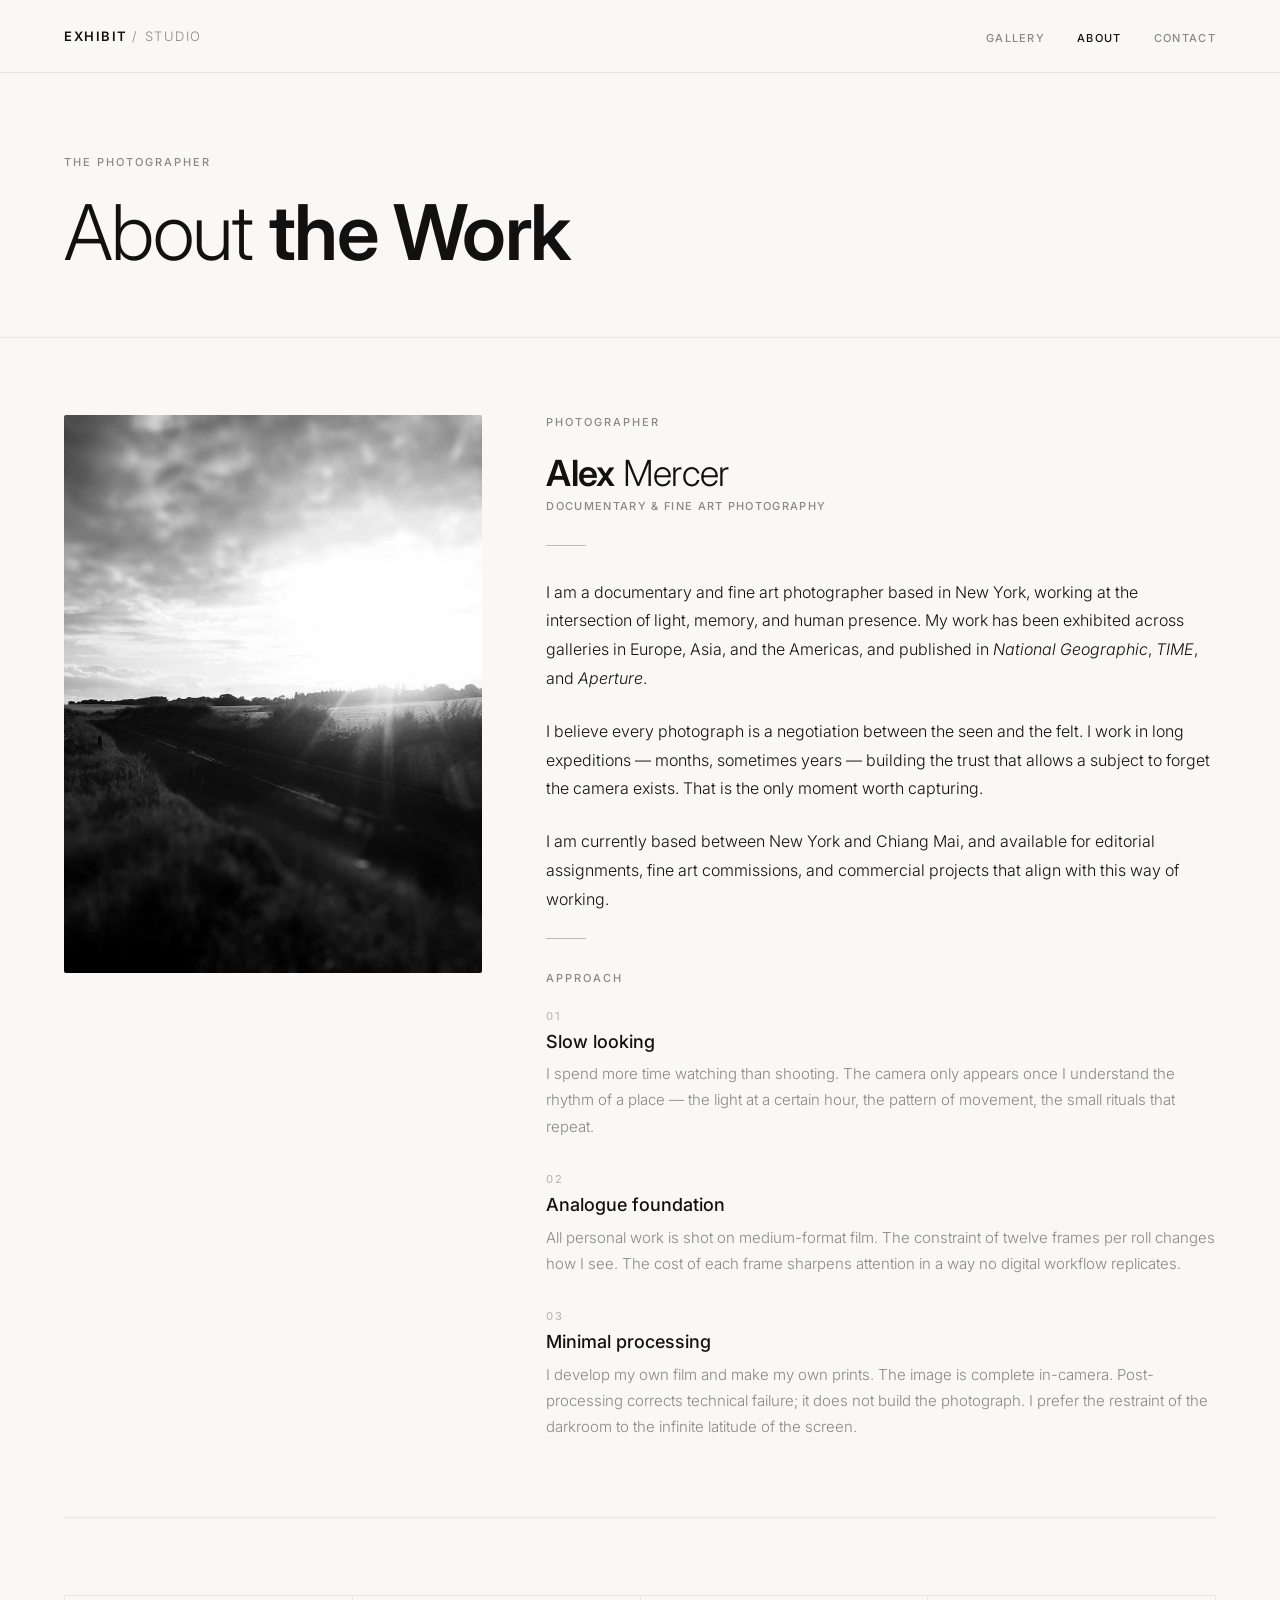
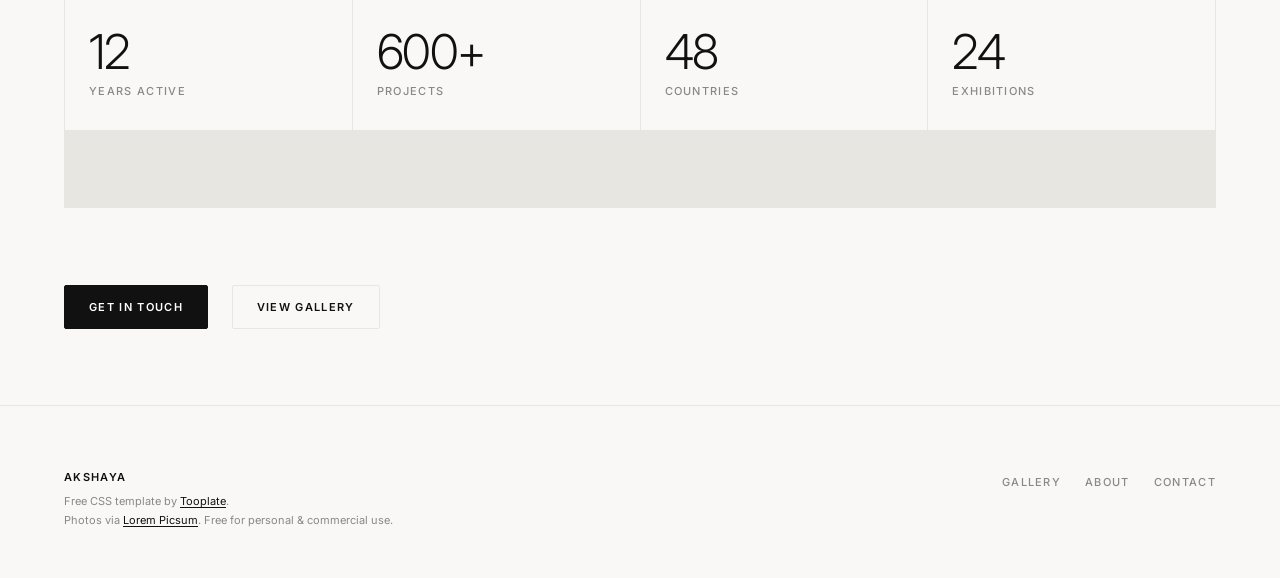
==== about.html @ 29344c99 "first web" ====
<!DOCTYPE html>
<html lang="en">
<head>
  <meta charset="UTF-8" />
  <meta name="viewport" content="width=device-width, initial-scale=1.0" />
  <title>About — Akshaya</title>
  <meta name="description" content="About the photographer — ." />

  <!--
Tooplate 2160 Akshaya
https://www.tooplate.com/view/2160-exhibit-studio
Free HTML CSS Template
-->

  <link rel="preconnect" href="https://fonts.googleapis.com" />
  <link rel="preconnect" href="https://fonts.gstatic.com" crossorigin />
  <link href="https://fonts.googleapis.com/css2?family=Inter:wght@300;400;500;600&display=swap" rel="stylesheet" />
  <link rel="stylesheet" href="tooplate-exhibit-style.css" />
</head>
<body>

  <!-- ═══════════════════════════════════════════════════════════════
       NAVIGATION
       ═══════════════════════════════════════════════════════════════ -->
  <nav class="site-nav" role="navigation" aria-label="Main">

    <div class="nav__bar">
      <!-- ↓ EDIT: Your studio / brand name -->
      <a href="index.html" class="nav__wordmark">Exhibit <span>/ Studio</span></a>

      <ul class="nav__links">
        <li><a href="index.html">Gallery</a></li>
        <li><a href="about.html" class="nav__link--active">About</a></li>
        <li><a href="contact.html">Contact</a></li>
      </ul>

      <button
        class="nav__hamburger"
        id="js-hamburger"
        aria-label="Open menu"
        aria-expanded="false"
        aria-controls="js-mobile-menu"
      >
        <span class="nav__hamburger-line"></span>
        <span class="nav__hamburger-line"></span>
        <span class="nav__hamburger-line"></span>
      </button>
    </div>

    <ul class="nav__mobile-menu" id="js-mobile-menu" aria-hidden="true">
      <li><a href="index.html">Gallery</a></li>
      <li><a href="about.html" class="nav__link--active">About</a></li>
      <li><a href="contact.html">Contact</a></li>
    </ul>

  </nav>


  <!-- ═══════════════════════════════════════════════════════════════
       HERO
       ═══════════════════════════════════════════════════════════════ -->
  <header class="page-hero">
    <p class="page-hero__tag">The Photographer</p>
    <!-- ↓ EDIT: Your name or studio tagline -->
    <h1 class="page-hero__title">About <strong>the Work</strong></h1>
  </header>


  <!-- ═══════════════════════════════════════════════════════════════
       ABOUT CONTENT
       ═══════════════════════════════════════════════════════════════ -->
  <main class="about-body">

    <!-- ── Portrait + Bio ──────────────────────────────────────── -->
    <div class="about-intro">

      <div class="about-portrait">
        <!-- ↓ EDIT: Replace with your portrait photo -->
        <img
          src="images/tooplate-about-image.jpg"
          width="600"
          height="800"
          alt="Portrait of the photographer"
          class="about-portrait__img"
          loading="eager"
        />
      </div>

      <div class="about-bio">
        <p class="about-bio__label">Photographer</p>

        <!-- ↓ EDIT: Your full name -->
        <h2 class="about-bio__name"><strong>Alex</strong> Mercer</h2>
        <!-- ↓ EDIT: Your title or specialty -->
        <p class="about-bio__title">Documentary &amp; Fine Art Photography</p>

        <div class="about-bio__divider" aria-hidden="true"></div>

        <!-- ↓ EDIT: Your bio paragraphs (2–3 is ideal) -->
        <p class="about-bio__text">
          I am a documentary and fine art photographer based in New York, working at the
          intersection of light, memory, and human presence. My work has been exhibited
          across galleries in Europe, Asia, and the Americas, and published in
          <em>National Geographic</em>, <em>TIME</em>, and <em>Aperture</em>.
        </p>
        <p class="about-bio__text">
          I believe every photograph is a negotiation between the seen and the felt.
          I work in long expeditions — months, sometimes years — building the trust
          that allows a subject to forget the camera exists. That is the only moment
          worth capturing.
        </p>
        <p class="about-bio__text">
          I am currently based between New York and Chiang Mai, and available for
          editorial assignments, fine art commissions, and commercial projects
          that align with this way of working.
        </p>

        <!-- ── Approach ──────────────────────────────────────────── -->
        <div class="about-bio__divider" aria-hidden="true"></div>
        <p class="about-bio__label">Approach</p>

        <div class="about-approach__items">

          <!-- ↓ EDIT: Your working philosophy — 3 points is ideal -->
          <div class="about-approach__item">
            <div class="about-approach__item-number">01</div>
            <h3 class="about-approach__item-title">Slow looking</h3>
            <p class="about-approach__item-text">
              I spend more time watching than shooting. The camera only appears once
              I understand the rhythm of a place — the light at a certain hour,
              the pattern of movement, the small rituals that repeat.
            </p>
          </div>

          <div class="about-approach__item">
            <div class="about-approach__item-number">02</div>
            <h3 class="about-approach__item-title">Analogue foundation</h3>
            <p class="about-approach__item-text">
              All personal work is shot on medium-format film. The constraint of
              twelve frames per roll changes how I see. The cost of each frame
              sharpens attention in a way no digital workflow replicates.
            </p>
          </div>

          <div class="about-approach__item">
            <div class="about-approach__item-number">03</div>
            <h3 class="about-approach__item-title">Minimal processing</h3>
            <p class="about-approach__item-text">
              I develop my own film and make my own prints. The image is complete
              in-camera. Post-processing corrects technical failure; it does not
              build the photograph. I prefer the restraint of the darkroom
              to the infinite latitude of the screen.
            </p>
          </div>

        </div>

      </div>

    </div><!-- /about-intro -->


    <!-- ── Stats ────────────────────────────────────────────────── -->
    <div class="about-stats">

      <!-- ↓ EDIT: Update your career stats -->
      <div class="about-stat">
        <div class="about-stat__number">12</div>
        <div class="about-stat__label">Years active</div>
      </div>

      <div class="about-stat">
        <div class="about-stat__number">600+</div>
        <div class="about-stat__label">Projects</div>
      </div>

      <div class="about-stat">
        <div class="about-stat__number">48</div>
        <div class="about-stat__label">Countries</div>
      </div>

      <div class="about-stat">
        <div class="about-stat__number">24</div>
        <div class="about-stat__label">Exhibitions</div>
      </div>

    </div><!-- /about-stats -->


    <!-- ── CTA ──────────────────────────────────────────────────── -->
    <div class="about-cta">
      <!-- ↓ EDIT: Link to your gallery and contact page -->
      <a href="contact.html" class="btn btn--primary">Get in touch</a>
      <a href="index.html"   class="btn btn--ghost">View gallery</a>
    </div>

  </main>


  <!-- ═══════════════════════════════════════════════════════════════
       FOOTER
       ═══════════════════════════════════════════════════════════════ -->
  <footer class="site-footer">
    <div>
      <!-- ↓ EDIT: Your studio name -->
      <p class="footer__brand">Akshaya</p>
      <p class="footer__credit">
        Free CSS template by <a href="https://www.tooplate.com/view/2160-exhibit-studio" target="_blank" rel="nofollow">Tooplate</a>.<br>
        Photos via <a href="https://picsum.photos" target="_blank" rel="noopener">Lorem Picsum</a>. Free for personal &amp; commercial use.
      </p>
    </div>
    <ul class="footer__nav">
      <li><a href="index.html">Gallery</a></li>
      <li><a href="about.html">About</a></li>
      <li><a href="contact.html">Contact</a></li>
    </ul>
  </footer>

  <!-- ═══════════════════════════════════════════════════════════════
       JAVASCRIPT — Hamburger menu only
       ═══════════════════════════════════════════════════════════════ -->
  <script src="tooplate-exhibit-script.js"></script>

</body>
</html>
---- tooplate-exhibit-style.css ----
/*
Tooplate 2160 Akshaya
https://www.tooplate.com/view/2160-exhibit-studio
Free HTML CSS Template
*/

/* ═══════════════════════════════════════════════════════════════
       DESIGN TOKENS — Edit these to restyle the entire template
       ═══════════════════════════════════════════════════════════════ */
    :root {

      /* ── Palette ─────────────────────────────────────────────── */
      --color-page-background:    #f9f8f6;   /* Off-white canvas                */
      --color-surface:            #ffffff;   /* Card / panel backgrounds        */
      --color-text-primary:       #111111;   /* Headlines, nav links            */
      --color-text-secondary:     #888888;   /* Sub-labels, meta info           */
      --color-text-tertiary:      #bbbbbb;   /* Dividers, faint labels          */
      --color-accent:             #111111;   /* Hover underlines, active states */
      --color-border-subtle:      #e8e6e1;   /* Hairline borders                */

      /* ── Caption Overlay ─────────────────────────────────────── */
      --color-caption-background: rgba(0, 0, 0, 0.72);  /* Semi-transparent bar */
      --color-caption-text:       #ffffff;
      --color-caption-meta:       rgba(255, 255, 255, 0.60);

      /* ── Lightbox (Lightroom Mode) ───────────────────────────── */
      --color-lightbox-backdrop:  rgba(8, 8, 8, 0.97);
      --color-lightbox-ui:        rgba(255, 255, 255, 0.85);
      --color-lightbox-ui-hover:  #ffffff;
      --color-lightbox-meta:      rgba(255, 255, 255, 0.50);

      /* ── Typography ──────────────────────────────────────────── */
      --font-family:              'Inter', -apple-system, BlinkMacSystemFont, sans-serif;
      --font-size-wordmark:       0.8125rem;  /* NAV logo text             */
      --font-size-label:          0.6875rem;  /* Tags, meta, small labels  */
      --font-size-caption-title:  0.8125rem;  /* Overlay photo title       */
      --font-size-caption-meta:   0.6875rem;  /* Overlay photographer meta */
      --font-size-hero-title:     clamp(2.25rem, 6vw, 5rem);
      --font-size-hero-sub:       clamp(0.75rem, 1.5vw, 0.875rem);
      --font-size-footer:         0.6875rem;
      --letter-spacing-wide:      0.12em;
      --letter-spacing-wider:     0.18em;

      /* ── Page Spacing ────────────────────────────────────────── */
      --space-page-x:             clamp(1.5rem, 5vw, 6rem);  /* Left/right margin  */
      --space-page-top:           2rem;
      --space-nav-height:         4.5rem;
      --space-hero-top:           clamp(3rem, 6vw, 6rem);
      --space-hero-bottom:        clamp(2.5rem, 5vw, 5rem);
      --space-section-gap:        clamp(1rem, 2vw, 1.5rem);
      --space-footer-top:         clamp(3rem, 5vw, 5rem);

      /* ── Masonry Grid ────────────────────────────────────────── */
      --grid-column-gap:          clamp(0.625rem, 1.25vw, 1.125rem); /* Gap between columns */
      --grid-item-margin-bottom:  clamp(0.625rem, 1.25vw, 1.125rem); /* Gap between rows    */
      --grid-columns-wide:        4;   /* ≥1400px */
      --grid-columns-desktop:     3;   /* ≥900px  */
      --grid-columns-tablet:      2;   /* ≥560px  */
      --grid-columns-mobile:      1;   /* <560px  */
      --grid-border-radius:       2px;

      /* ── Transitions ─────────────────────────────────────────── */
      --transition-caption:       transform 0.38s cubic-bezier(0.4, 0, 0.2, 1),
                                  opacity  0.38s cubic-bezier(0.4, 0, 0.2, 1);
      --transition-image-scale:   transform 0.55s cubic-bezier(0.25, 0.46, 0.45, 0.94);
      --transition-lightbox:      opacity 0.28s ease;
      --transition-lightbox-img:  opacity 0.22s ease, transform 0.28s cubic-bezier(0.4, 0, 0.2, 1);

      /* ── Contact Form Colors ──────────────────────────────────── */
      --color-input-bg:           #ffffff;
      --color-input-border:       #d8d5cf;
      --color-input-focus:        #111111;
      --color-success-bg:         #f0faf4;
      --color-success-text:       #1a7a45;
      --color-success-border:     #b6e8cb;
      --color-error-text:         #c0392b;

    }

    /* ═══════════════════════════════════════════════════════════════
       RESET & BASE
       ═══════════════════════════════════════════════════════════════ */
    *, *::before, *::after { box-sizing: border-box; margin: 0; padding: 0; }

    html {
      font-family:          var(--font-family);
      font-size:            16px;
      background-color:     var(--color-page-background);
      color:                var(--color-text-primary);
      -webkit-font-smoothing: antialiased;
      text-rendering:       optimizeLegibility;
      scroll-behavior:      smooth;
    }

    body { min-height: 100vh; }

    img { display: block; width: 100%; height: auto; }

    a { color: inherit; text-decoration: none; }

    /* ═══════════════════════════════════════════════════════════════
       NAVIGATION
       ═══════════════════════════════════════════════════════════════ */
    .site-nav {
      position:         sticky;
      top:              0;
      z-index:          200;
      background-color: var(--color-page-background);
      border-bottom:    1px solid var(--color-border-subtle);
    }

    /* ── Top bar (wordmark + hamburger / desktop links) ────────── */
    .nav__bar {
      display:          flex;
      align-items:      center;
      justify-content:  space-between;
      height:           var(--space-nav-height);
      padding:          0 var(--space-page-x);
    }

    .nav__wordmark {
      font-size:      var(--font-size-wordmark);
      font-weight:    600;
      letter-spacing: var(--letter-spacing-wide);
      text-transform: uppercase;
      color:          var(--color-text-primary);
    }

    .nav__wordmark span {
      font-weight:    300;
      color:          var(--color-text-secondary);
    }

    /* ── Desktop links (hidden on mobile) ───────────────────────── */
    .nav__links {
      display:        flex;
      align-items:    center;
      gap:            2rem;
      list-style:     none;
    }

    .nav__links a {
      font-size:      var(--font-size-label);
      font-weight:    500;
      letter-spacing: var(--letter-spacing-wide);
      text-transform: uppercase;
      color:          var(--color-text-secondary);
      transition:     color 0.2s ease;
    }

    .nav__links a:hover { color: var(--color-text-primary); }

    .nav__links .nav__link--active { color: var(--color-text-primary); }

    /* ── Hamburger button (hidden on desktop) ───────────────────── */
    .nav__hamburger {
      display:          none;
      flex-direction:   column;
      justify-content:  center;
      align-items:      center;
      gap:              5px;
      width:            2.5rem;
      height:           2.5rem;
      background:       transparent;
      border:           none;
      cursor:           pointer;
      padding:          0.25rem;
      border-radius:    4px;
      -webkit-tap-highlight-color: transparent;
    }

    .nav__hamburger-line {
      display:          block;
      width:            22px;
      height:           1.5px;
      background:       var(--color-text-primary);
      border-radius:    2px;
      transition:       transform 0.3s ease, opacity 0.3s ease, width 0.3s ease;
      transform-origin: center;
    }

    /* Animate to X when open */
    .nav__hamburger[aria-expanded="true"] .nav__hamburger-line:nth-child(1) {
      transform: translateY(6.5px) rotate(45deg);
    }
    .nav__hamburger[aria-expanded="true"] .nav__hamburger-line:nth-child(2) {
      opacity:  0;
      width:    0;
    }
    .nav__hamburger[aria-expanded="true"] .nav__hamburger-line:nth-child(3) {
      transform: translateY(-6.5px) rotate(-45deg);
    }

    /* ── Mobile drawer ──────────────────────────────────────────── */
    .nav__mobile-menu {
      display:          none;           /* JS toggles .is-open */
      flex-direction:   column;
      padding:          0 var(--space-page-x) 1.5rem;
      border-top:       1px solid var(--color-border-subtle);
      background-color: var(--color-page-background);

      /* Slide-down animation */
      overflow:         hidden;
      max-height:       0;
      opacity:          0;
      transition:       max-height 0.35s cubic-bezier(0.4, 0, 0.2, 1),
                        opacity    0.25s ease,
                        padding    0.35s ease;
    }

    .nav__mobile-menu.is-open {
      max-height:       20rem;
      opacity:          1;
      padding-top:      1.25rem;
    }

    .nav__mobile-menu li {
      list-style: none;
      border-bottom: 1px solid var(--color-border-subtle);
    }

    .nav__mobile-menu li:last-child { border-bottom: none; }

    .nav__mobile-menu a {
      display:          block;
      padding:          0.9rem 0;
      font-size:        0.8125rem;
      font-weight:      500;
      letter-spacing:   var(--letter-spacing-wide);
      text-transform:   uppercase;
      color:            var(--color-text-secondary);
      transition:       color 0.2s ease;
    }

    .nav__mobile-menu a:hover,
    .nav__mobile-menu .nav__link--active { color: var(--color-text-primary); }

    /* ── Responsive switch ──────────────────────────────────────── */
    @media (max-width: 680px) {
      .nav__links     { display: none; }
      .nav__hamburger { display: flex; }
      .nav__mobile-menu { display: flex; }
    }

    /* ═══════════════════════════════════════════════════════════════
       HERO HEADER
       ═══════════════════════════════════════════════════════════════ */
    .site-hero {
      padding:         var(--space-hero-top) var(--space-page-x) var(--space-hero-bottom);
      border-bottom:   1px solid var(--color-border-subtle);
    }

    .hero__tag {
      display:         inline-block;
      font-size:       var(--font-size-label);
      font-weight:     500;
      letter-spacing:  var(--letter-spacing-wider);
      text-transform:  uppercase;
      color:           var(--color-text-secondary);
      margin-bottom:   1.5rem;
    }

    .hero__title {
      font-size:       var(--font-size-hero-title);
      font-weight:     300;
      line-height:     1.05;
      letter-spacing:  -0.02em;
      max-width:       14ch;
      margin-bottom:   1.75rem;
    }

    .hero__title strong { font-weight: 600; }

    .hero__meta {
      display:         flex;
      align-items:     center;
      gap:             1.5rem;
    }

    .hero__count {
      font-size:       var(--font-size-hero-sub);
      font-weight:     400;
      letter-spacing:  var(--letter-spacing-wide);
      color:           var(--color-text-secondary);
    }

    .hero__rule {
      flex:            1;
      max-width:       4rem;
      height:          1px;
      background:      var(--color-text-tertiary);
    }

    .hero__desc {
      font-size:       var(--font-size-hero-sub);
      color:           var(--color-text-secondary);
      max-width:       48ch;
      line-height:     1.6;
    }

    /* ═══════════════════════════════════════════════════════════════
       FILTER BAR  (optional — remove this section if not needed)
       ═══════════════════════════════════════════════════════════════ */

    /* ═══════════════════════════════════════════════════════════════
       FILTER BAR  (optional — remove this section if not needed)
       ═══════════════════════════════════════════════════════════════ */
    .gallery-filter-wrap {
      border-bottom: 1px solid var(--color-border-subtle);
    }

    .gallery-filter {
      display:         flex;
      align-items:     center;
      flex-wrap:       wrap;       /* All buttons visible — no hidden scroll */
      gap:             0.375rem;
      padding:         0.75rem var(--space-page-x);
    }

    .filter__btn {
      /* 44px minimum tap target height for touch usability */
      min-height:      2.75rem;
      padding:         0 1rem;
      font-family:     var(--font-family);
      font-size:       var(--font-size-label);
      font-weight:     500;
      letter-spacing:  var(--letter-spacing-wide);
      text-transform:  uppercase;
      color:           var(--color-text-secondary);
      background:      transparent;
      border:          1px solid transparent;
      border-radius:   999px;
      cursor:          pointer;
      transition:      all 0.2s ease;
      -webkit-tap-highlight-color: transparent;
      white-space:     nowrap;     /* Each label stays on one line */
    }

    .filter__btn:hover {
      color:           var(--color-text-primary);
      border-color:    var(--color-border-subtle);
    }

    .filter__btn.is-active {
      color:           var(--color-surface);
      background:      var(--color-text-primary);
      border-color:    var(--color-text-primary);
    }

    /* On touch devices: always show caption (no hover state exists) */
    @media (hover: none) {
      .gallery__caption {
        transform:   translateY(0);
        opacity:     1;
      }
    }

    /* ═══════════════════════════════════════════════════════════════
       MASONRY GALLERY  ← THE GRID
       CSS Columns masonry — no JavaScript required for the layout.
       ═══════════════════════════════════════════════════════════════ */
    .gallery {
      padding:         var(--space-section-gap) var(--space-page-x);

      /* CSS Columns masonry */
      column-count:    var(--grid-columns-desktop);
      column-gap:      var(--grid-column-gap);
    }

    /* ── Responsive column counts ─────────────────────────────── */
    @media (min-width: 1400px) {
      .gallery { column-count: var(--grid-columns-wide); }
    }

    @media (max-width: 900px) {
      .gallery { column-count: var(--grid-columns-tablet); }
    }

    @media (max-width: 560px) {
      .gallery { column-count: var(--grid-columns-mobile); }
    }

    /* ── Gallery Item ─────────────────────────────────────────── */
    .gallery__item {
      position:        relative;
      display:         block;          /* Prevents column-break artifacts */
      break-inside:    avoid;          /* Prevents images from splitting   */
      margin-bottom:   var(--grid-item-margin-bottom);
      border-radius:   var(--grid-border-radius);
      overflow:        hidden;
      cursor:          pointer;
      background:      var(--color-border-subtle);  /* Placeholder while image loads */
    }

    /* ── Image zoom on hover ──────────────────────────────────── */
    .gallery__image {
      width:           100%;
      height:          auto;
      display:         block;
      transition:      var(--transition-image-scale);
      will-change:     transform;
    }

    .gallery__item:hover .gallery__image {
      transform:       scale(1.035);
    }

    /* ── Caption Overlay ──────────────────────────────────────── */
    .gallery__caption {
      position:        absolute;
      bottom:          0;
      left:            0;
      right:           0;
      padding:         var(--space-section-gap) 1rem 0.875rem;

      /* Gradient for legibility even without the bar background */
      background:      linear-gradient(
                         to top,
                         var(--color-caption-background) 0%,
                         rgba(0,0,0,0) 100%
                       );

      /* ── Hidden by default; slides up on hover ── */
      transform:       translateY(100%);
      opacity:         0;
      transition:      var(--transition-caption);
    }

    .gallery__item:hover .gallery__caption {
      transform:       translateY(0);
      opacity:         1;
    }

    .gallery__caption-title {
      display:         block;
      font-size:       var(--font-size-caption-title);
      font-weight:     500;
      color:           var(--color-caption-text);
      margin-bottom:   0.25rem;
      white-space:     nowrap;
      overflow:        hidden;
      text-overflow:   ellipsis;
    }

    .gallery__caption-meta {
      display:         block;
      font-size:       var(--font-size-caption-meta);
      font-weight:     400;
      letter-spacing:  var(--letter-spacing-wide);
      color:           var(--color-caption-meta);
      text-transform:  uppercase;
    }

    /* ── Lightbox indicator icon ──────────────────────────────── */
    .gallery__expand-icon {
      position:        absolute;
      top:             0.75rem;
      right:           0.75rem;
      width:           1.75rem;
      height:          1.75rem;
      display:         flex;
      align-items:     center;
      justify-content: center;
      background:      rgba(0, 0, 0, 0.45);
      border-radius:   50%;
      opacity:         0;
      transition:      opacity 0.25s ease;
    }

    .gallery__expand-icon svg {
      width:  12px;
      height: 12px;
      stroke: #fff;
      fill:   none;
    }

    .gallery__item:hover .gallery__expand-icon { opacity: 1; }

    /* ═══════════════════════════════════════════════════════════════
       LIGHTBOX  —  "Lightroom Mode"
       Opened via JS when any gallery image is clicked.
       ═══════════════════════════════════════════════════════════════ */
    .lightbox {
      position:        fixed;
      inset:           0;
      z-index:         1000;
      display:         flex;
      flex-direction:  column;
      background:      var(--color-lightbox-backdrop);

      /* Hidden state */
      opacity:         0;
      pointer-events:  none;
      transition:      var(--transition-lightbox);
    }

    .lightbox.is-open {
      opacity:         1;
      pointer-events:  all;
    }

    /* ── Lightbox top bar ─────────────────────────────────────── */
    .lightbox__bar {
      display:         flex;
      align-items:     center;
      justify-content: space-between;
      padding:         1rem 1.5rem;
      flex-shrink:     0;
    }

    .lightbox__counter {
      font-size:       var(--font-size-label);
      font-weight:     400;
      letter-spacing:  var(--letter-spacing-wide);
      color:           var(--color-lightbox-meta);
    }

    .lightbox__close {
      width:           2.25rem;
      height:          2.25rem;
      display:         flex;
      align-items:     center;
      justify-content: center;
      background:      transparent;
      border:          none;
      border-radius:   50%;
      color:           var(--color-lightbox-ui);
      cursor:          pointer;
      transition:      background 0.2s ease, color 0.2s ease;
    }

    .lightbox__close:hover {
      background:      rgba(255,255,255,0.1);
      color:           var(--color-lightbox-ui-hover);
    }

    .lightbox__close svg {
      width:  18px;
      height: 18px;
      stroke: currentColor;
      fill:   none;
      stroke-width: 1.5;
    }

    /* ── Lightbox stage (image area) ──────────────────────────── */
    .lightbox__stage {
      flex:            1;
      display:         flex;
      align-items:     center;
      justify-content: center;
      position:        relative;
      padding:         0 5rem;
      overflow:        hidden;
    }

    @media (max-width: 560px) {
      .lightbox__stage { padding: 0 3rem; }
    }

    .lightbox__image {
      max-width:       100%;
      max-height:      100%;
      object-fit:      contain;
      border-radius:   1px;
      box-shadow:      0 30px 80px rgba(0,0,0,0.6);

      /* Transition when swapping images */
      opacity:         1;
      transform:       scale(1);
      transition:      var(--transition-lightbox-img);
    }

    .lightbox__image.is-loading {
      opacity:         0;
      transform:       scale(0.97);
    }

    /* ── Lightbox navigation arrows ───────────────────────────── */
    .lightbox__nav {
      position:        absolute;
      top:             50%;
      transform:       translateY(-50%);
      width:           3rem;
      height:          3rem;
      display:         flex;
      align-items:     center;
      justify-content: center;
      background:      rgba(255,255,255,0.08);
      border:          1px solid rgba(255,255,255,0.12);
      border-radius:   50%;
      color:           var(--color-lightbox-ui);
      cursor:          pointer;
      transition:      background 0.2s ease, color 0.2s ease;
    }

    .lightbox__nav:hover {
      background:      rgba(255,255,255,0.18);
      color:           var(--color-lightbox-ui-hover);
    }

    .lightbox__nav svg {
      width:  16px;
      height: 16px;
      stroke: currentColor;
      fill:   none;
      stroke-width: 1.75;
    }

    .lightbox__nav--prev { left:  1.25rem; }
    .lightbox__nav--next { right: 1.25rem; }

    /* ── Lightbox caption / bottom bar ───────────────────────── */
    .lightbox__caption {
      padding:         1.25rem 1.5rem 1.75rem;
      flex-shrink:     0;
      text-align:      center;
    }

    .lightbox__caption-title {
      font-size:       0.9375rem;
      font-weight:     500;
      color:           var(--color-lightbox-ui);
      margin-bottom:   0.3rem;
    }

    .lightbox__caption-meta {
      font-size:       var(--font-size-label);
      font-weight:     400;
      letter-spacing:  var(--letter-spacing-wide);
      text-transform:  uppercase;
      color:           var(--color-lightbox-meta);
    }

    /* ═══════════════════════════════════════════════════════════════
       FOOTER
       ═══════════════════════════════════════════════════════════════ */
    .site-footer {
      padding:         var(--space-footer-top) var(--space-page-x) 3rem;
      border-top:      1px solid var(--color-border-subtle);
      display:         flex;
      align-items:     flex-start;
      justify-content: space-between;
      gap:             2rem;
      flex-wrap:       wrap;
    }

    .footer__brand {
      font-size:       var(--font-size-footer);
      font-weight:     600;
      letter-spacing:  var(--letter-spacing-wide);
      text-transform:  uppercase;
      color:           var(--color-text-primary);
      margin-bottom:   0.5rem;
    }

    .footer__credit {
      font-size:       var(--font-size-footer);
      color:           var(--color-text-secondary);
      line-height:     1.7;
    }

    .footer__credit a {
      color:           var(--color-text-primary);
      text-decoration: underline;
      text-underline-offset: 2px;
    }

    .footer__nav {
      display:         flex;
      gap:             1.5rem;
      list-style:      none;
    }

    .footer__nav a {
      font-size:       var(--font-size-footer);
      font-weight:     500;
      letter-spacing:  var(--letter-spacing-wide);
      text-transform:  uppercase;
      color:           var(--color-text-secondary);
      transition:      color 0.2s ease;
    }

    .footer__nav a:hover { color: var(--color-text-primary); }

    /* ═══════════════════════════════════════════════════════════════
       UTILITIES
       ═══════════════════════════════════════════════════════════════ */
    .visually-hidden {
      position:   absolute;
      width:      1px;
      height:     1px;
      overflow:   hidden;
      clip:       rect(0,0,0,0);
      white-space: nowrap;
    }

/* ═══════════════════════════════════════════════════════════════
       PAGE HERO
       ═══════════════════════════════════════════════════════════════ */
    .page-hero {
      padding:       var(--space-hero-top) var(--space-page-x) var(--space-hero-bottom);
      border-bottom: 1px solid var(--color-border-subtle);
    }

    .page-hero__tag {
      display:        inline-block;
      font-size:      var(--font-size-label);
      font-weight:    500;
      letter-spacing: var(--letter-spacing-wider);
      text-transform: uppercase;
      color:          var(--color-text-secondary);
      margin-bottom:  1.5rem;
    }

    .page-hero__title {
      font-size:      var(--font-size-hero-title);
      font-weight:    300;
      line-height:    1.05;
      letter-spacing: -0.02em;
      max-width:      14ch;
    }

    .page-hero__title strong { font-weight: 600; }

    /* ═══════════════════════════════════════════════════════════════
       ABOUT LAYOUT
       ═══════════════════════════════════════════════════════════════ */
    .about-body {
      padding: clamp(3rem, 6vw, 6rem) var(--space-page-x);
    }

    /* ── Two-column: portrait + bio ─────────────────────────────── */
    .about-intro {
      display:               grid;
      grid-template-columns: 1fr 1.6fr;
      gap:                   clamp(2rem, 5vw, 5rem);
      align-items:           start;
      margin-bottom:         clamp(3rem, 6vw, 6rem);
      padding-bottom:        clamp(3rem, 6vw, 6rem);
      border-bottom:         1px solid var(--color-border-subtle);
    }

    @media (max-width: 720px) {
      .about-intro {
        grid-template-columns: 1fr;
      }
    }

    /* ── Portrait image ─────────────────────────────────────────── */
    .about-portrait {
      position:      relative;
    }

    .about-portrait__img {
      width:         100%;
      aspect-ratio:  3 / 4;
      object-fit:    cover;
      border-radius: 2px;
      display:       block;
    }

    /* ── Bio text ───────────────────────────────────────────────── */
    .about-bio__label {
      font-size:      var(--font-size-label);
      font-weight:    500;
      letter-spacing: var(--letter-spacing-wider);
      text-transform: uppercase;
      color:          var(--color-text-secondary);
      margin-bottom:  1.5rem;
    }

    .about-bio__name {
      font-size:      clamp(1.5rem, 3vw, 2.25rem);
      font-weight:    300;
      letter-spacing: -0.02em;
      line-height:    1.15;
      margin-bottom:  0.25rem;
    }

    .about-bio__name strong { font-weight: 600; }

    .about-bio__title {
      font-size:      var(--font-size-label);
      font-weight:    500;
      letter-spacing: var(--letter-spacing-wide);
      text-transform: uppercase;
      color:          var(--color-text-secondary);
      margin-bottom:  2rem;
    }

    .about-bio__divider {
      width:          2.5rem;
      height:         1px;
      background:     var(--color-text-tertiary);
      margin-bottom:  2rem;
    }

    .about-bio__text {
      font-size:      1rem;
      font-weight:    300;
      line-height:    1.8;
      color:          var(--color-text-primary);
      margin-bottom:  1.5rem;
    }

    .about-bio__text:last-of-type { margin-bottom: 0; }

    /* ── Stats row ──────────────────────────────────────────────── */
    .about-stats {
      display:               grid;
      grid-template-columns: repeat(4, 1fr);
      gap:                   1px;
      background:            var(--color-border-subtle);
      border:                1px solid var(--color-border-subtle);
      margin-bottom:         clamp(3rem, 6vw, 6rem);
      padding-bottom:        clamp(3rem, 6vw, 6rem);
      border-bottom:         1px solid var(--color-border-subtle);
    }

    @media (max-width: 600px) {
      .about-stats { grid-template-columns: repeat(2, 1fr); }
    }

    .about-stat {
      background:  var(--color-page-background);
      padding:     2rem 1.5rem;
    }

    .about-stat__number {
      font-size:      clamp(2rem, 4vw, 3rem);
      font-weight:    300;
      letter-spacing: -0.03em;
      line-height:    1;
      margin-bottom:  0.5rem;
    }

    .about-stat__label {
      font-size:      var(--font-size-label);
      font-weight:    500;
      letter-spacing: var(--letter-spacing-wide);
      text-transform: uppercase;
      color:          var(--color-text-secondary);
    }

    /* ── Approach items (inside bio column) ────────────────────── */
    .about-approach__items {
      display:        flex;
      flex-direction: column;
      gap:            2rem;
      margin-top:     0.5rem;
    }

    .about-approach__item-number {
      font-size:      var(--font-size-label);
      font-weight:    500;
      letter-spacing: var(--letter-spacing-wide);
      color:          var(--color-text-tertiary);
      margin-bottom:  0.5rem;
    }

    .about-approach__item-title {
      font-size:      1.125rem;
      font-weight:    500;
      margin-bottom:  0.6rem;
    }

    .about-approach__item-text {
      font-size:      0.9375rem;
      font-weight:    300;
      line-height:    1.75;
      color:          var(--color-text-secondary);
    }

    /* ── CTA row ────────────────────────────────────────────────── */
    .about-cta {
      display:     flex;
      align-items: center;
      gap:         1.5rem;
      flex-wrap:   wrap;
    }

    .btn {
      display:         inline-flex;
      align-items:     center;
      gap:             0.5rem;
      height:          2.75rem;
      padding:         0 1.5rem;
      font-family:     var(--font-family);
      font-size:       var(--font-size-label);
      font-weight:     600;
      letter-spacing:  var(--letter-spacing-wide);
      text-transform:  uppercase;
      border-radius:   2px;
      cursor:          pointer;
      transition:      all 0.2s ease;
      -webkit-tap-highlight-color: transparent;
    }

    .btn--primary {
      background:   var(--color-text-primary);
      color:        var(--color-surface);
      border:       1px solid var(--color-text-primary);
    }

    .btn--primary:hover {
      background:   transparent;
      color:        var(--color-text-primary);
    }

    .btn--ghost {
      background:   transparent;
      color:        var(--color-text-primary);
      border:       1px solid var(--color-border-subtle);
    }

    .btn--ghost:hover {
      border-color: var(--color-text-primary);
    }

/* ═══════════════════════════════════════════════════════════════
       CONTACT LAYOUT
       ═══════════════════════════════════════════════════════════════ */
    .contact-body {
      padding: clamp(3rem, 6vw, 6rem) var(--space-page-x);
    }

    /* ── Two columns: form (left) + info (right) ─────────────────── */
    .contact-grid {
      display:               grid;
      grid-template-columns: 1.6fr 1fr;
      gap:                   clamp(2.5rem, 6vw, 7rem);
      align-items:           start;
    }

    @media (max-width: 800px) {
      .contact-grid { grid-template-columns: 1fr; }
    }

    /* ═══════════════════════════════════════════════════════════════
       CONTACT FORM
       ═══════════════════════════════════════════════════════════════ */
    .contact-form__heading {
      font-size:      1.25rem;
      font-weight:    500;
      letter-spacing: -0.01em;
      margin-bottom:  0.5rem;
    }

    .contact-form__subheading {
      font-size:      0.9375rem;
      font-weight:    300;
      color:          var(--color-text-secondary);
      line-height:    1.6;
      margin-bottom:  2.5rem;
    }

    /* ── Field groups ───────────────────────────────────────────── */
    .form-row {
      display:               grid;
      grid-template-columns: 1fr 1fr;
      gap:                   1rem;
      margin-bottom:         1rem;
    }

    @media (max-width: 480px) {
      .form-row { grid-template-columns: 1fr; }
    }

    .form-field {
      display:        flex;
      flex-direction: column;
      gap:            0.4rem;
      margin-bottom:  1rem;
    }

    .form-field:last-child { margin-bottom: 0; }

    .form-label {
      font-size:      var(--font-size-label);
      font-weight:    600;
      letter-spacing: var(--letter-spacing-wide);
      text-transform: uppercase;
      color:          var(--color-text-secondary);
    }

    .form-label .required {
      color:      var(--color-error-text);
      margin-left: 2px;
    }

    /* ── Inputs & Textarea ──────────────────────────────────────── */
    .form-input,
    .form-textarea,
    .form-select {
      width:          100%;
      /* Minimum 44px height on mobile */
      min-height:     2.75rem;
      padding:        0.625rem 0.875rem;
      font-family:    var(--font-family);
      font-size:      0.9375rem;
      font-weight:    300;
      color:          var(--color-text-primary);
      background:     var(--color-input-bg);
      border:         1px solid var(--color-input-border);
      border-radius:  2px;
      appearance:     none;
      -webkit-appearance: none;
      outline:        none;
      transition:     border-color 0.2s ease, box-shadow 0.2s ease;
    }

    .form-input::placeholder,
    .form-textarea::placeholder { color: var(--color-text-tertiary); }

    .form-input:focus,
    .form-textarea:focus,
    .form-select:focus {
      border-color: var(--color-input-focus);
      box-shadow:   0 0 0 3px rgba(17,17,17,0.07);
    }

    .form-textarea {
      resize:      vertical;
      min-height:  10rem;
      line-height: 1.65;
    }

    /* Custom select arrow */
    .form-select-wrap {
      position: relative;
    }

    .form-select-wrap::after {
      content:        '';
      position:       absolute;
      right:          0.9rem;
      top:            50%;
      transform:      translateY(-50%);
      width:          10px;
      height:         6px;
      background:     var(--color-text-secondary);
      clip-path:      polygon(0 0, 100% 0, 50% 100%);
      pointer-events: none;
    }

    /* ── Submit button ──────────────────────────────────────────── */
    .form-submit {
      margin-top:   1.5rem;
      display:      flex;
      align-items:  center;
      gap:          1rem;
      flex-wrap:    wrap;
    }

    .btn-submit {
      display:         inline-flex;
      align-items:     center;
      gap:             0.5rem;
      height:          2.75rem;
      padding:         0 1.75rem;
      font-family:     var(--font-family);
      font-size:       var(--font-size-label);
      font-weight:     600;
      letter-spacing:  var(--letter-spacing-wide);
      text-transform:  uppercase;
      color:           var(--color-surface);
      background:      var(--color-text-primary);
      border:          1px solid var(--color-text-primary);
      border-radius:   2px;
      cursor:          pointer;
      transition:      all 0.2s ease;
      -webkit-tap-highlight-color: transparent;
    }

    .btn-submit:hover {
      background:   transparent;
      color:        var(--color-text-primary);
    }

    .btn-submit:disabled {
      opacity: 0.5;
      cursor:  not-allowed;
    }

    .form-note {
      font-size:   var(--font-size-label);
      color:       var(--color-text-secondary);
      line-height: 1.6;
    }

    /* ── Success / Error messages ───────────────────────────────── */
    .form-message {
      display:       none;
      padding:       1rem 1.25rem;
      border-radius: 2px;
      font-size:     0.875rem;
      font-weight:   400;
      line-height:   1.5;
      margin-top:    1rem;
    }

    .form-message.is-success {
      display:          block;
      background:       var(--color-success-bg);
      color:            var(--color-success-text);
      border:           1px solid var(--color-success-border);
    }

    .form-message.is-error {
      display:          block;
      background:       #fdf0ef;
      color:            var(--color-error-text);
      border:           1px solid #f5c6c3;
    }

    /* ── Field error state ──────────────────────────────────────── */
    .form-input.is-invalid,
    .form-textarea.is-invalid {
      border-color: var(--color-error-text);
    }

    .field-error {
      display:     none;
      font-size:   var(--font-size-label);
      color:       var(--color-error-text);
      margin-top:  0.2rem;
    }

    .field-error.is-visible { display: block; }

    /* ═══════════════════════════════════════════════════════════════
       CONTACT SIDEBAR INFO
       ═══════════════════════════════════════════════════════════════ */
    .contact-info {
      position:   sticky;
      top:        calc(var(--space-nav-height) + 2rem);
    }

    @media (max-width: 800px) {
      .contact-info { position: static; }
    }

    .contact-info__section {
      margin-bottom:  2.5rem;
      padding-bottom: 2.5rem;
      border-bottom:  1px solid var(--color-border-subtle);
    }

    .contact-info__section:last-child {
      margin-bottom:  0;
      padding-bottom: 0;
      border-bottom:  none;
    }

    .contact-info__label {
      font-size:      var(--font-size-label);
      font-weight:    600;
      letter-spacing: var(--letter-spacing-wider);
      text-transform: uppercase;
      color:          var(--color-text-secondary);
      margin-bottom:  1rem;
    }

    .contact-info__value {
      font-size:   1rem;
      font-weight: 300;
      line-height: 1.6;
    }

    .contact-info__link {
      display:        inline-block;
      font-size:      0.9375rem;
      font-weight:    400;
      color:          var(--color-text-primary);
      text-decoration: underline;
      text-underline-offset: 3px;
      text-decoration-color: var(--color-text-tertiary);
      transition:     text-decoration-color 0.2s ease;
      margin-bottom:  0.375rem;
    }

    .contact-info__link:hover {
      text-decoration-color: var(--color-text-primary);
    }

    /* ── Social links ───────────────────────────────────────────── */
    .social-links {
      display:        flex;
      flex-direction: column;
      gap:            0.5rem;
    }

    .social-link {
      display:        flex;
      align-items:    center;
      gap:            0.625rem;
      font-size:      0.875rem;
      font-weight:    400;
      color:          var(--color-text-secondary);
      transition:     color 0.2s ease;
    }

    .social-link:hover { color: var(--color-text-primary); }

    .social-link__platform {
      font-size:      var(--font-size-label);
      font-weight:    600;
      letter-spacing: var(--letter-spacing-wide);
      text-transform: uppercase;
      color:          var(--color-text-tertiary);
      min-width:      4rem;
    }

    /* ── Availability badge ─────────────────────────────────────── */
    .availability {
      display:      inline-flex;
      align-items:  center;
      gap:          0.5rem;
      font-size:    var(--font-size-label);
      font-weight:  500;
      letter-spacing: var(--letter-spacing-wide);
      text-transform: uppercase;
    }

    .availability__dot {
      width:         7px;
      height:        7px;
      border-radius: 50%;
      background:    #2ecc71;
      flex-shrink:   0;
      /* Pulse animation */
      animation:     pulse 2.4s ease-in-out infinite;
    }

    @keyframes pulse {
      0%, 100% { opacity: 1;   transform: scale(1); }
      50%      { opacity: 0.5; transform: scale(1.3); }
    }
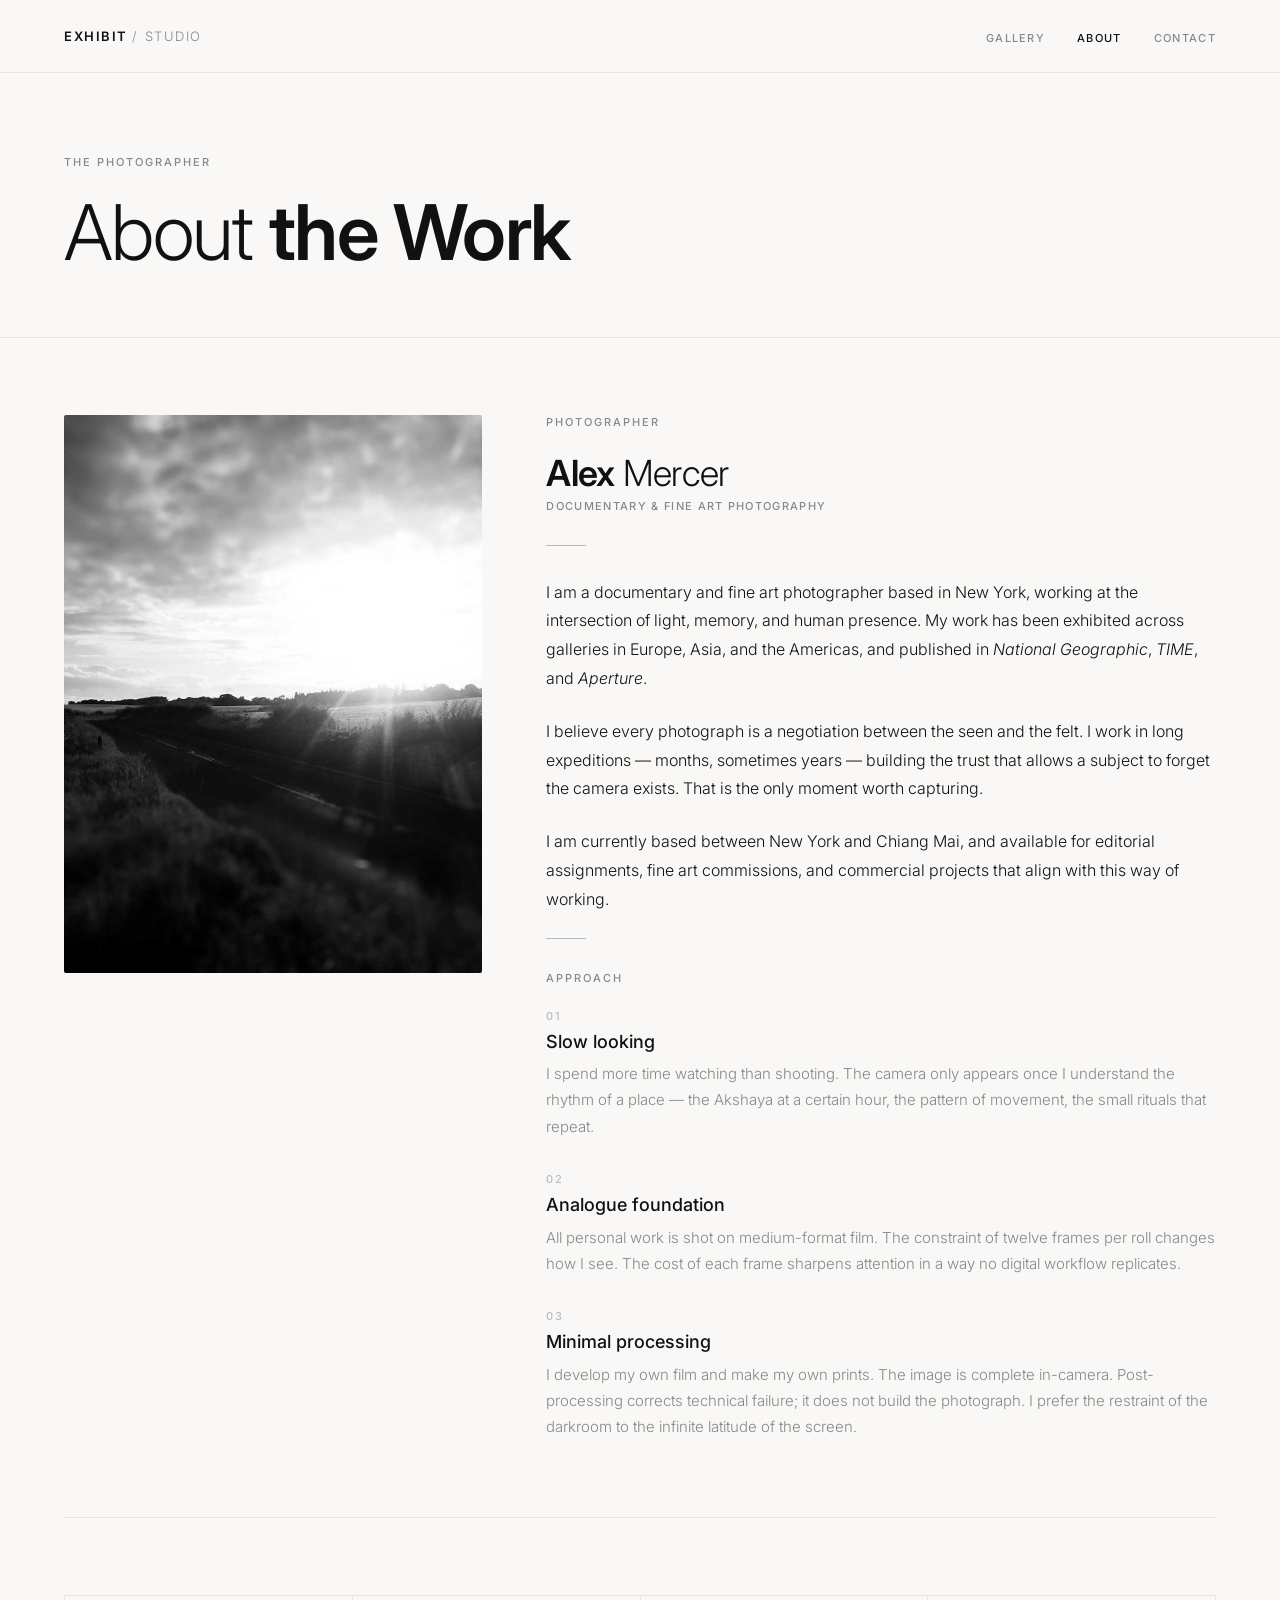
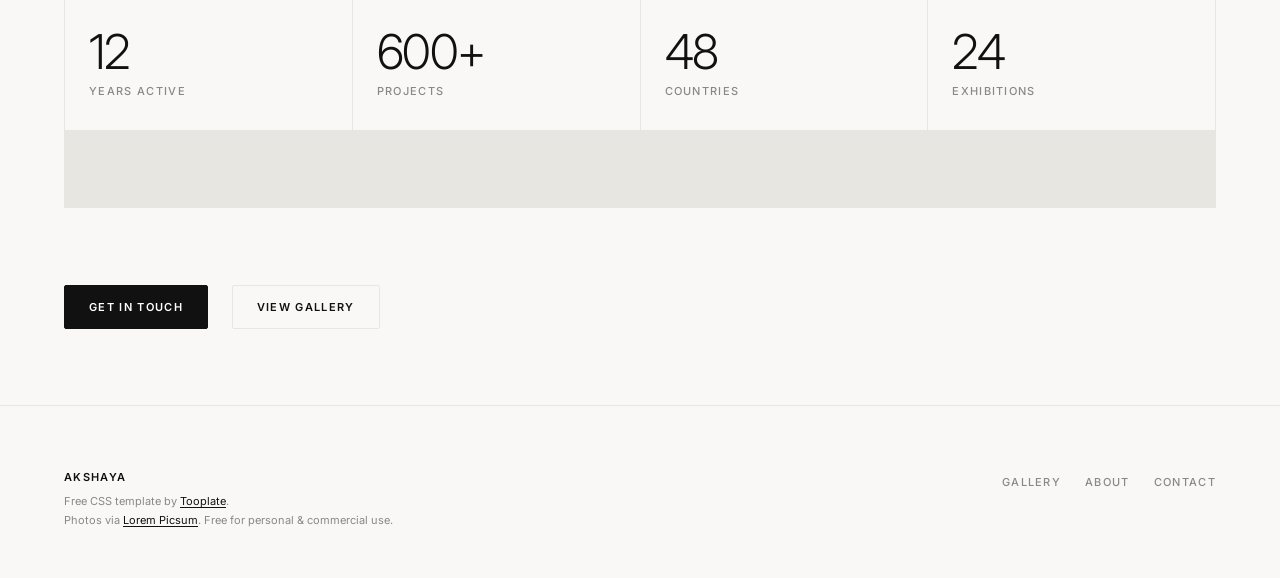
==== commit 8060d129: "first web" ====
--- a/about.html
+++ b/about.html
@@ -127,7 +127,7 @@
             <h3 class="about-approach__item-title">Slow looking</h3>
             <p class="about-approach__item-text">
               I spend more time watching than shooting. The camera only appears once
-              I understand the rhythm of a place — the light at a certain hour,
+              I understand the rhythm of a place — the Akshaya at a certain hour,
               the pattern of movement, the small rituals that repeat.
             </p>
           </div>
